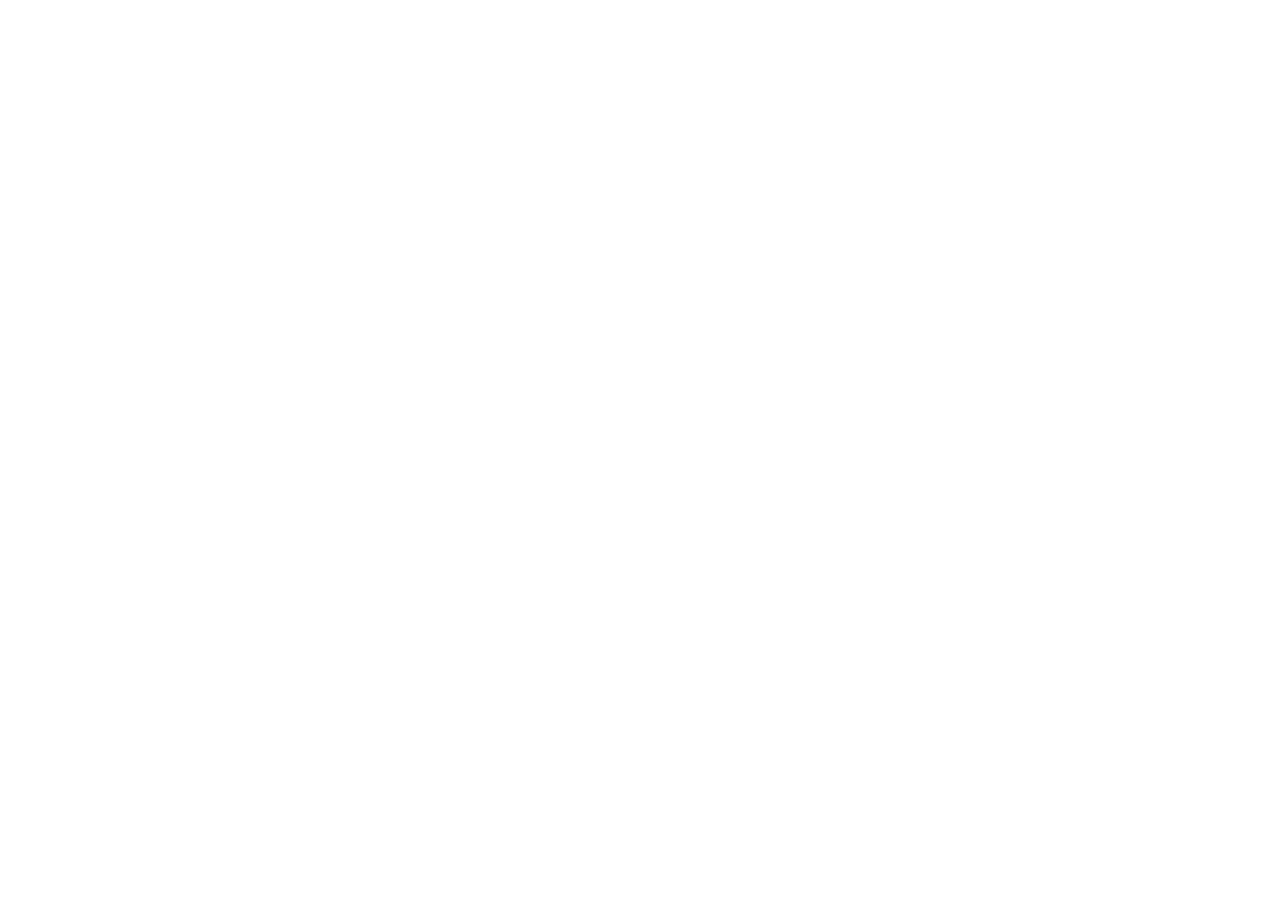
==== index.html @ fe6f6630 "completed 3lb" ====
<!DOCTYPE html>
<html lang="ru">
    <head>
        <title>Laba 3</title>              
        <meta charset="UTF-8">
        <meta name="author" content="Viktor Yakovenko">     
    </head>
    <body>
        <script src="lab3_1.js"></script>
        <script src="lab3_2.js"></script>
    </body>
</html>
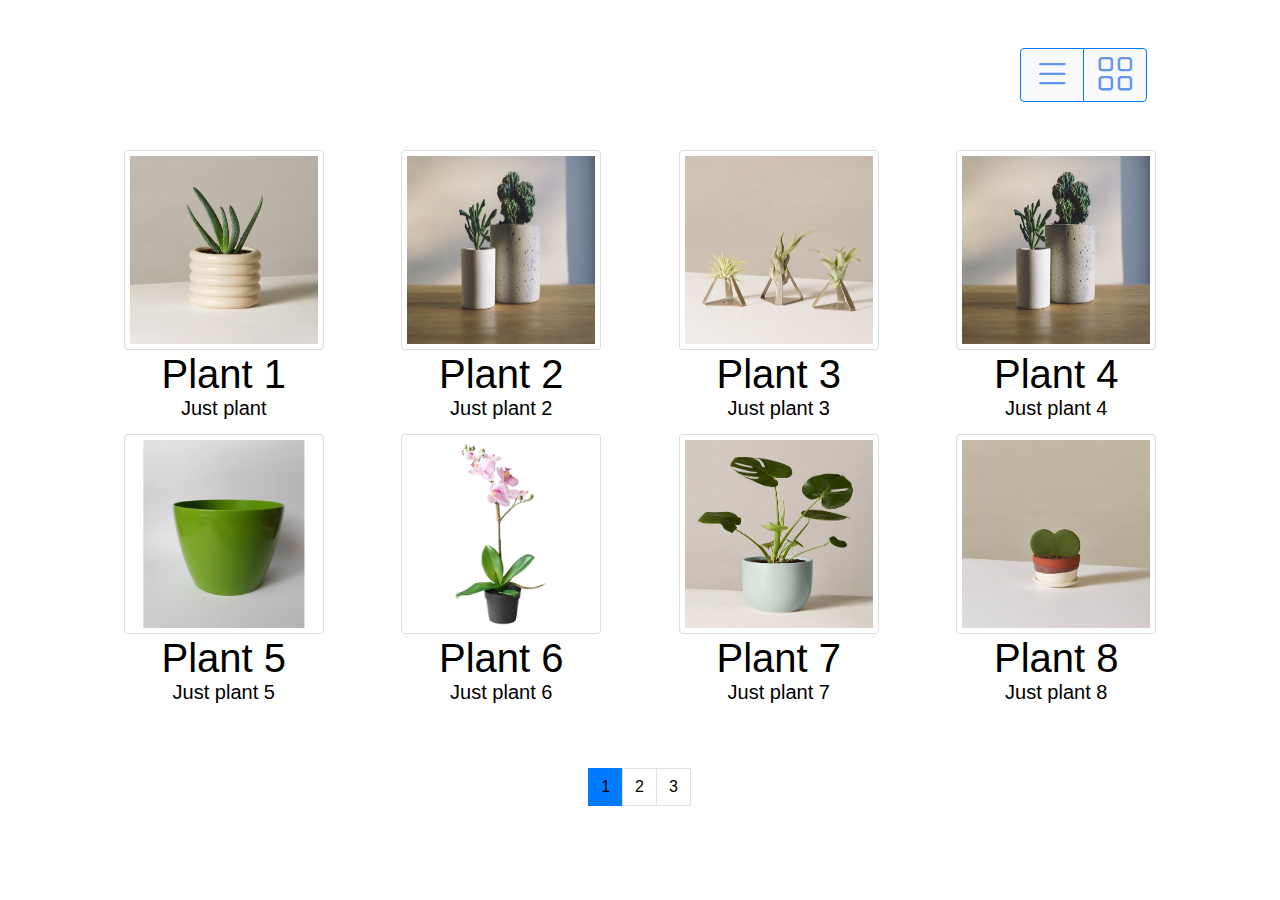
==== commit d9b28664: "completed 6lb" ====
--- a/index.html
+++ b/index.html
@@ -1,12 +1,30 @@
 <!DOCTYPE html>
 <html lang="ru">
     <head>
-        <title>Laba 3</title>              
+        <title>Laba 6</title>              
         <meta charset="UTF-8">
-        <meta name="author" content="Viktor Yakovenko">     
+        <meta name="author" content="Viktor Yakovenko">
+        <link rel="stylesheet" href="https://cdn.jsdelivr.net/npm/bootstrap-icons@1.7.0/font/bootstrap-icons.css">
+        <link rel="stylesheet" href="https://maxcdn.bootstrapcdn.com/bootstrap/4.0.0/css/bootstrap.min.css" integrity="sha384-Gn5384xqQ1aoWXA+058RXPxPg6fy4IWvTNh0E263XmFcJlSAwiGgFAW/dAiS6JXm" crossorigin="anonymous">
+        <link rel="stylesheet" href="style.css">
     </head>
     <body>
-        <script src="lab3_1.js"></script>
-        <script src="lab3_2.js"></script>
+        <main class="main center">
+            <div class="container">
+                <div class="padding-top">
+                    <div class="right">
+                        <div class="btn-group margin-right">          
+                            <button id="listView" class="btn btn-light border border-primary"><i class="bi bi-list" style="color: cornflowerblue;"></i></button>
+                            <button id="gridView" class="btn btn-light border border-primary"><i class="bi bi-grid" style="color: cornflowerblue;"></i></button>
+                        </div>
+                    </div>
+                </div>
+                <div id="items-list" class="list padding-top direction-row"></div> 
+                <nav>
+                    <ul id="pagination" class="pagination"></ul>
+                </nav> 
+            </div>
+        </main>
+        <script src="lab6.js"></script>
     </body>
 </html>
--- a/style.css
+++ b/style.css
@@ -0,0 +1,114 @@
+* {
+    line-height: 1;
+}
+
+.main {
+    color: black;
+}
+
+img {
+    border: 1px solid #ddd;
+    border-radius: 4px;
+    padding: 5px;
+    width: 100%;
+    max-width: 200px;
+    height: 200px;
+    max-height: 200px;
+}
+
+i {
+    font-size: calc(2em + 0.5vmax);
+}
+
+.display {
+    font-size: 2.5rem;
+    font-weight: 300;
+    line-height: 1.2;
+}
+
+h1 {
+    margin-top: 0;
+    font-family: inherit;
+    margin-bottom: 0;
+}
+
+.direction-column .description {
+    display: flex;
+    align-items: flex-end;
+}
+
+.direction-column .description .display,
+.direction-column .description .description-text {
+    margin-left: 20px;
+    line-height: 1;
+}
+
+.direction-column .item {
+    display: flex;    
+    align-items: center;
+    margin-bottom: 1rem;
+}
+
+.description .description-text {
+    font-size: 1.25rem;
+    font-weight: 300;
+    margin-bottom: 1rem;
+}
+
+.margin-right {
+    margin-right: 3rem!important;
+}
+
+.padding-top {
+    padding-top: 3rem!important;
+}
+
+.left {
+    text-align: left!important;
+}
+
+.center {
+    text-align: center!important;
+}
+
+.right {
+    text-align: right!important;
+}
+
+.list {
+    display: flex;
+    flex-wrap: wrap;
+}
+
+.direction-row {
+    flex-direction: row;
+}
+
+.direction-column .description .description-text {
+    font-size: 30px;
+    margin-bottom: 0;
+}
+
+.direction-column {
+    flex-direction: column;
+}
+
+.container {
+    max-width: 1140px;
+    margin: 0 auto;
+}
+
+.item {
+    min-width: 25%
+}
+
+.pagination {
+    margin-top: 50px;
+    justify-content: center;
+}
+
+.active,
+.active:hover {
+    background-color: #007bff;
+    border-color: #007bff;
+}